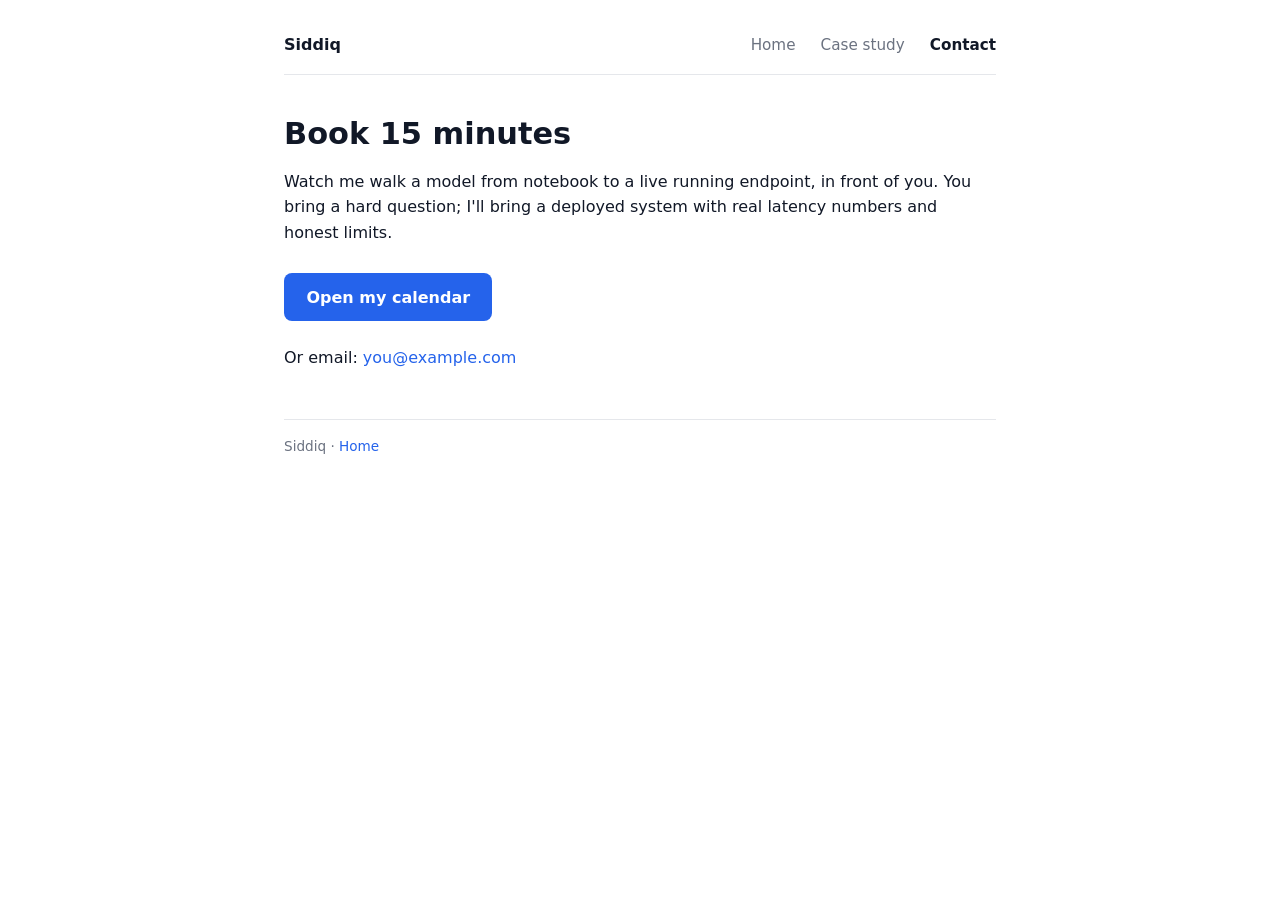
==== work/portfolio/site/contact.html @ 0ed26de2 "Portfolio: draft static 3-page site (Home, RAG case study, Contact) + deploy notes" ====
<!doctype html>
<html lang="en">
<head>
  <meta charset="utf-8">
  <meta name="viewport" content="width=device-width, initial-scale=1">
  <title>Book 15 minutes — Siddiq</title>
  <link rel="stylesheet" href="style.css">
</head>
<body>
  <header class="site">
    <span class="name">Siddiq</span>
    <nav>
      <a href="index.html">Home</a>
      <a href="rag-case-study.html">Case study</a>
      <a href="contact.html" class="active">Contact</a>
    </nav>
  </header>

  <h1>Book 15 minutes</h1>

  <p>Watch me walk a model from notebook to a live running endpoint, in front of you. You bring a hard
    question; I'll bring a deployed system with real latency numbers and honest limits.</p>

  <div class="hero-cta">
    <a class="btn" href="https://calendly.com/your-handle/15min" target="_blank" rel="noopener">Open my calendar</a>
  </div>

  <p style="margin-top:1.5rem">Or email: <a href="mailto:you@example.com">you@example.com</a></p>

  <footer>Siddiq · <a href="index.html">Home</a></footer>
</body>
</html>
---- work/portfolio/site/style.css ----
/* Portfolio — minimal, no framework */
:root {
  --ink: #111827;
  --muted: #6b7280;
  --accent: #2563eb;
  --paper: #ffffff;
  --line: #e5e7eb;
}
* { box-sizing: border-box; margin: 0; padding: 0; }
body {
  font-family: ui-sans-serif, system-ui, -apple-system, "Segoe UI", Roboto, sans-serif;
  color: var(--ink);
  background: var(--paper);
  line-height: 1.6;
  max-width: 760px;
  margin: 0 auto;
  padding: 2rem 1.5rem 4rem;
}
a { color: var(--accent); text-decoration: none; }
a:hover { text-decoration: underline; }
header.site {
  display: flex; justify-content: space-between; align-items: center;
  border-bottom: 1px solid var(--line); padding-bottom: 1rem; margin-bottom: 2.5rem;
}
header.site .name { font-weight: 700; }
nav a { margin-left: 1.25rem; color: var(--muted); font-size: .95rem; }
nav a.active { color: var(--ink); font-weight: 600; }

h1 { font-size: 1.9rem; line-height: 1.25; margin-bottom: 1rem; }
h2 { font-size: 1.3rem; margin: 2rem 0 .75rem; }
p  { margin-bottom: 1rem; }
.muted { color: var(--muted); }
.claim-num {
  font-size: 2.2rem; font-weight: 800; color: var(--accent);
}
.claim-line { font-size: 1.15rem; margin-bottom: .25rem; }
.hero-cta { margin-top: 1.75rem; }

.btn {
  display: inline-block; background: var(--accent); color: #fff !important;
  padding: .7rem 1.4rem; border-radius: .5rem; font-weight: 600;
}
.btn:hover { text-decoration: none; opacity: .92; }

.cards { display: grid; gap: 1rem; margin-top: 1.5rem; }
.card {
  border: 1px solid var(--line); border-radius: .75rem; padding: 1.25rem 1.5rem;
}
.card h3 { font-size: 1.05rem; margin-bottom: .35rem; }
.card p { margin-bottom: 0; font-size: .95rem; color: var(--muted); }

table { width: 100%; border-collapse: collapse; margin: 1rem 0; font-size: .95rem; }
th, td { text-align: left; padding: .6rem .75rem; border-bottom: 1px solid var(--line); }
th { font-weight: 600; }

pre {
  background: #f9fafb; border: 1px solid var(--line); border-radius: .5rem;
  padding: 1rem 1.25rem; overflow-x: auto; font-size: .85rem; line-height: 1.5;
}
.limits { border-left: 3px solid var(--accent); padding-left: 1rem; color: var(--muted); }
ul { margin: 0 0 1rem 1.25rem; }
li { margin-bottom: .3rem; }
footer {
  margin-top: 3rem; padding-top: 1rem; border-top: 1px solid var(--line);
  font-size: .85rem; color: var(--muted);
}
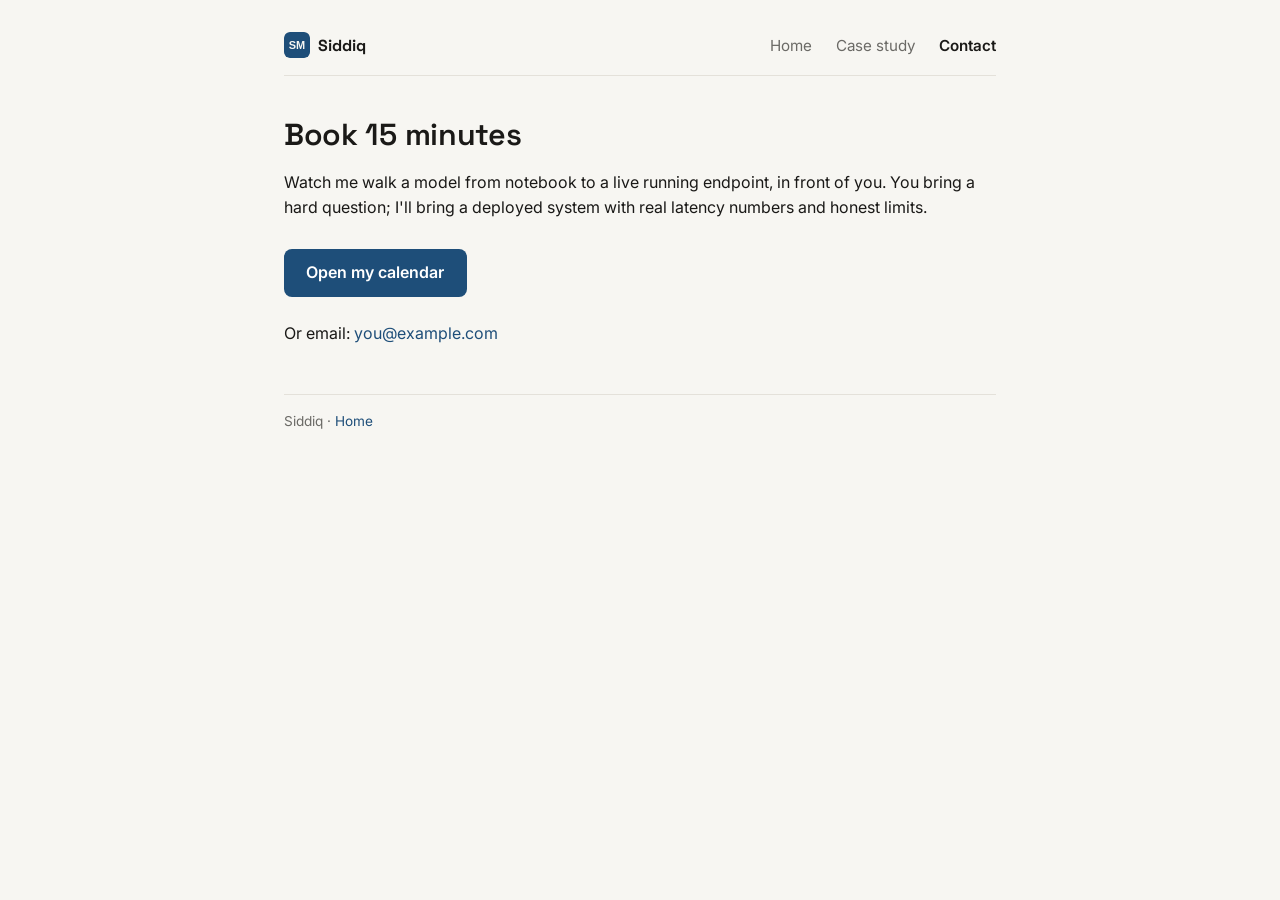
==== commit 8778ab56: "AI Fluency Wk3: identity kit (Space Grotesk+Inter, 4-color palette, SM favicon) applied to site + pr" ====
--- a/work/portfolio/site/contact.html
+++ b/work/portfolio/site/contact.html
@@ -4,11 +4,15 @@
   <meta charset="utf-8">
   <meta name="viewport" content="width=device-width, initial-scale=1">
   <title>Book 15 minutes — Siddiq</title>
+  <link rel="icon" type="image/svg+xml" href="favicon.svg">
+  <link rel="preconnect" href="https://fonts.googleapis.com">
+  <link rel="preconnect" href="https://fonts.gstatic.com" crossorigin>
+  <link href="https://fonts.googleapis.com/css2?family=Inter:wght@400;500;600&family=Space+Grotesk:wght@500;600;700&display=swap" rel="stylesheet">
   <link rel="stylesheet" href="style.css">
 </head>
 <body>
   <header class="site">
-    <span class="name">Siddiq</span>
+    <span class="name"><img class="logo" src="favicon.svg" alt="">Siddiq</span>
     <nav>
       <a href="index.html">Home</a>
       <a href="rag-case-study.html">Case study</a>
--- a/work/portfolio/site/style.css
+++ b/work/portfolio/site/style.css
@@ -1,14 +1,17 @@
-/* Portfolio — minimal, no framework */
+/* Portfolio — identity kit v1 (see identity_kit.md)
+   Fonts: Space Grotesk (headings) + Inter (body), free via Google Fonts.
+   Palette: paper #F7F6F2 | ink #1A1917 | main #1E4E79 | accent #B0602E (used once). */
 :root {
-  --ink: #111827;
-  --muted: #6b7280;
-  --accent: #2563eb;
-  --paper: #ffffff;
-  --line: #e5e7eb;
+  --ink: #1a1917;
+  --muted: #6b6a66;
+  --main: #1e4e79;
+  --accent: #b0602e;
+  --paper: #f7f6f2;
+  --line: #e4e1da;
 }
 * { box-sizing: border-box; margin: 0; padding: 0; }
 body {
-  font-family: ui-sans-serif, system-ui, -apple-system, "Segoe UI", Roboto, sans-serif;
+  font-family: "Inter", ui-sans-serif, system-ui, -apple-system, "Segoe UI", Roboto, sans-serif;
   color: var(--ink);
   background: var(--paper);
   line-height: 1.6;
@@ -16,51 +19,53 @@
   margin: 0 auto;
   padding: 2rem 1.5rem 4rem;
 }
-a { color: var(--accent); text-decoration: none; }
+h1, h2, h3 { font-family: "Space Grotesk", "Inter", sans-serif; font-weight: 600; letter-spacing: -0.01em; }
+a { color: var(--main); text-decoration: none; }
 a:hover { text-decoration: underline; }
 header.site {
   display: flex; justify-content: space-between; align-items: center;
   border-bottom: 1px solid var(--line); padding-bottom: 1rem; margin-bottom: 2.5rem;
 }
-header.site .name { font-weight: 700; }
-nav a { margin-left: 1.25rem; color: var(--muted); font-size: .95rem; }
+header.site .name { font-family: "Space Grotesk", sans-serif; font-weight: 700; }
+header.site .logo { width: 26px; height: 26px; vertical-align: -7px; margin-right: 8px; border-radius: 6px; }
+nav a { margin-left: 1.25rem; color: var(--muted); font-size: 0.95rem; }
 nav a.active { color: var(--ink); font-weight: 600; }
 
 h1 { font-size: 1.9rem; line-height: 1.25; margin-bottom: 1rem; }
-h2 { font-size: 1.3rem; margin: 2rem 0 .75rem; }
+h2 { font-size: 1.3rem; margin: 2rem 0 0.75rem; }
 p  { margin-bottom: 1rem; }
 .muted { color: var(--muted); }
 .claim-num {
-  font-size: 2.2rem; font-weight: 800; color: var(--accent);
+  font-size: 2.2rem; font-weight: 700; color: var(--accent);
 }
-.claim-line { font-size: 1.15rem; margin-bottom: .25rem; }
+.claim-line { font-size: 1.15rem; margin-bottom: 0.25rem; }
 .hero-cta { margin-top: 1.75rem; }
 
 .btn {
-  display: inline-block; background: var(--accent); color: #fff !important;
-  padding: .7rem 1.4rem; border-radius: .5rem; font-weight: 600;
+  display: inline-block; background: var(--main); color: #fff !important;
+  padding: 0.7rem 1.4rem; border-radius: 0.5rem; font-weight: 600;
 }
-.btn:hover { text-decoration: none; opacity: .92; }
+.btn:hover { text-decoration: none; opacity: 0.92; }
 
 .cards { display: grid; gap: 1rem; margin-top: 1.5rem; }
 .card {
-  border: 1px solid var(--line); border-radius: .75rem; padding: 1.25rem 1.5rem;
+  border: 1px solid var(--line); border-radius: 0.75rem; padding: 1.25rem 1.5rem;
 }
-.card h3 { font-size: 1.05rem; margin-bottom: .35rem; }
-.card p { margin-bottom: 0; font-size: .95rem; color: var(--muted); }
+.card h3 { font-size: 1.05rem; margin-bottom: 0.35rem; }
+.card p { margin-bottom: 0; font-size: 0.95rem; color: var(--muted); }
 
-table { width: 100%; border-collapse: collapse; margin: 1rem 0; font-size: .95rem; }
-th, td { text-align: left; padding: .6rem .75rem; border-bottom: 1px solid var(--line); }
+table { width: 100%; border-collapse: collapse; margin: 1rem 0; font-size: 0.95rem; }
+th, td { text-align: left; padding: 0.6rem 0.75rem; border-bottom: 1px solid var(--line); }
 th { font-weight: 600; }
 
 pre {
-  background: #f9fafb; border: 1px solid var(--line); border-radius: .5rem;
-  padding: 1rem 1.25rem; overflow-x: auto; font-size: .85rem; line-height: 1.5;
+  background: #efede7; border: 1px solid var(--line); border-radius: 0.5rem;
+  padding: 1rem 1.25rem; overflow-x: auto; font-size: 0.85rem; line-height: 1.5;
 }
-.limits { border-left: 3px solid var(--accent); padding-left: 1rem; color: var(--muted); }
+.limits { border-left: 3px solid var(--main); padding-left: 1rem; color: var(--muted); }
 ul { margin: 0 0 1rem 1.25rem; }
-li { margin-bottom: .3rem; }
+li { margin-bottom: 0.3rem; }
 footer {
   margin-top: 3rem; padding-top: 1rem; border-top: 1px solid var(--line);
-  font-size: .85rem; color: var(--muted);
+  font-size: 0.85rem; color: var(--muted);
 }
